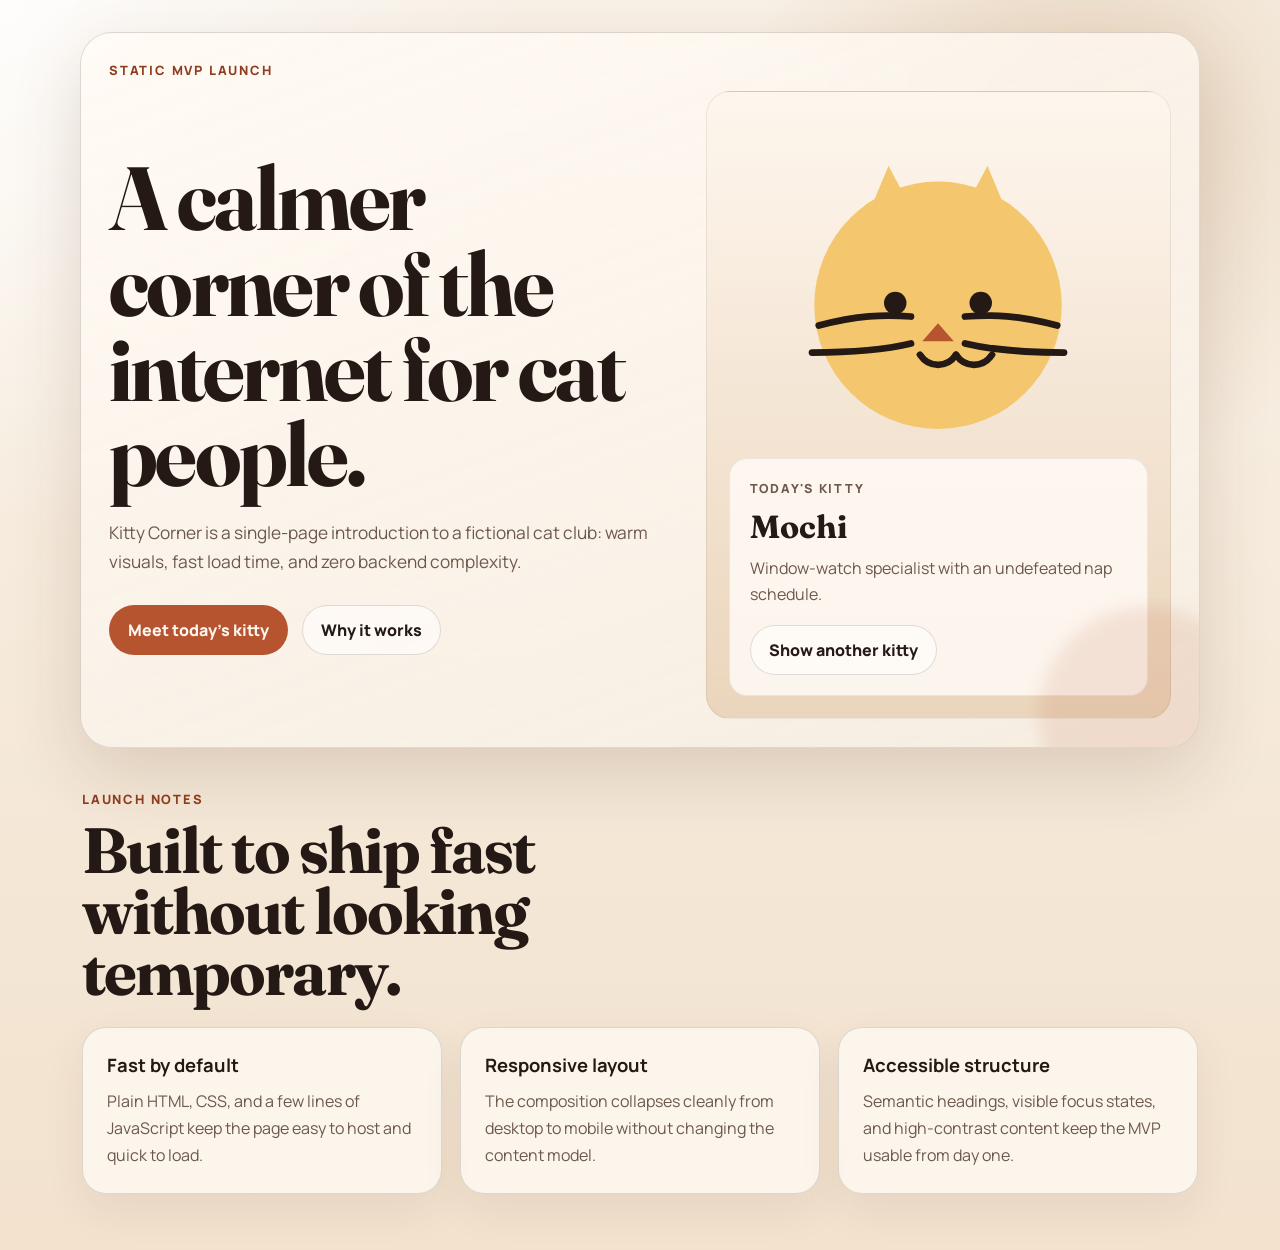
==== index.html @ 955db2b2 "Initial GitHub Pages deployment setup Co-Authored-By: Paperclip <noreply@paperclip.ing>" ====
<!DOCTYPE html>
<html lang="en">
  <head>
    <meta charset="UTF-8" />
    <meta name="viewport" content="width=device-width, initial-scale=1.0" />
    <title>Kitty Corner</title>
    <meta
      name="description"
      content="A fast, static kitty landing page built for the MVP launch."
    />
    <link rel="preconnect" href="https://fonts.googleapis.com" />
    <link rel="preconnect" href="https://fonts.gstatic.com" crossorigin />
    <link
      href="https://fonts.googleapis.com/css2?family=Fraunces:wght@500;700&family=Manrope:wght@400;500;700;800&display=swap"
      rel="stylesheet"
    />
    <link rel="stylesheet" href="./styles.css" />
  </head>
  <body>
    <div class="page-shell">
      <header class="hero">
        <p class="eyebrow">Static MVP launch</p>
        <div class="hero-grid">
          <section class="hero-copy" aria-labelledby="hero-title">
            <h1 id="hero-title">A calmer corner of the internet for cat people.</h1>
            <p class="hero-text">
              Kitty Corner is a single-page introduction to a fictional cat club:
              warm visuals, fast load time, and zero backend complexity.
            </p>
            <div class="hero-actions">
              <a class="button button-primary" href="#today-card">Meet today's kitty</a>
              <a class="button button-secondary" href="#highlights">Why it works</a>
            </div>
          </section>

          <aside class="hero-art" aria-label="Cat illustration and daily spotlight">
            <div class="art-card">
              <svg
                class="cat-illustration"
                viewBox="0 0 320 320"
                role="img"
                aria-labelledby="cat-title"
              >
                <title id="cat-title">Stylized cat face illustration</title>
                <circle cx="160" cy="170" r="110" class="cat-face" />
                <path class="cat-ear" d="M86 118 116 46 152 114Z" />
                <path class="cat-ear" d="M234 118 204 46 168 114Z" />
                <circle cx="122" cy="168" r="10" class="cat-eye" />
                <circle cx="198" cy="168" r="10" class="cat-eye" />
                <path class="cat-nose" d="M160 186 146 202h28Z" />
                <path class="cat-mouth" d="M144 214c8 12 24 12 32 0" />
                <path class="cat-mouth" d="M176 214c8 12 24 12 32 0" />
                <path class="cat-whisker" d="M54 188c34-9 58-10 82-8" />
                <path class="cat-whisker" d="M48 212c38 0 63-2 88-8" />
                <path class="cat-whisker" d="M266 188c-34-9-58-10-82-8" />
                <path class="cat-whisker" d="M272 212c-38 0-63-2-88-8" />
              </svg>
              <div class="spotlight" id="today-card">
                <p class="spotlight-label">Today's kitty</p>
                <h2 id="kitty-name">Mochi</h2>
                <p id="kitty-trait">
                  Window-watch specialist with an undefeated nap schedule.
                </p>
                <button class="button button-ghost" id="rotate-kitty" type="button">
                  Show another kitty
                </button>
              </div>
            </div>
          </aside>
        </div>
      </header>

      <main>
        <section class="highlights" id="highlights" aria-labelledby="highlights-title">
          <div class="section-heading">
            <p class="eyebrow">Launch notes</p>
            <h2 id="highlights-title">Built to ship fast without looking temporary.</h2>
          </div>
          <div class="cards">
            <article class="info-card">
              <h3>Fast by default</h3>
              <p>
                Plain HTML, CSS, and a few lines of JavaScript keep the page easy
                to host and quick to load.
              </p>
            </article>
            <article class="info-card">
              <h3>Responsive layout</h3>
              <p>
                The composition collapses cleanly from desktop to mobile without
                changing the content model.
              </p>
            </article>
            <article class="info-card">
              <h3>Accessible structure</h3>
              <p>
                Semantic headings, visible focus states, and high-contrast content
                keep the MVP usable from day one.
              </p>
            </article>
          </div>
        </section>
      </main>
    </div>

    <script src="./script.js"></script>
  </body>
</html>
---- styles.css ----
:root {
  --bg: #f7efe4;
  --bg-accent: #e7d3bb;
  --surface: rgba(255, 250, 244, 0.76);
  --surface-strong: #fff8f0;
  --ink: #241915;
  --muted: #6c584d;
  --line: rgba(36, 25, 21, 0.14);
  --primary: #b5542f;
  --primary-dark: #8f3d1d;
  --shadow: 0 24px 70px rgba(85, 46, 23, 0.16);
  --radius-xl: 32px;
  --radius-lg: 24px;
  --radius-md: 18px;
}

*,
*::before,
*::after {
  box-sizing: border-box;
}

html {
  scroll-behavior: smooth;
}

body {
  margin: 0;
  min-height: 100vh;
  font-family: "Manrope", sans-serif;
  color: var(--ink);
  background:
    radial-gradient(circle at top left, rgba(255, 255, 255, 0.85), transparent 30%),
    radial-gradient(circle at 85% 10%, rgba(231, 211, 187, 0.9), transparent 22%),
    linear-gradient(180deg, #f9f2e8 0%, #f2e2ce 100%);
}

a {
  color: inherit;
}

button {
  font: inherit;
}

.page-shell {
  width: min(1120px, calc(100% - 32px));
  margin: 0 auto;
  padding: 32px 0 56px;
}

.hero {
  position: relative;
  overflow: hidden;
  padding: 28px;
  border: 1px solid var(--line);
  border-radius: var(--radius-xl);
  background: linear-gradient(160deg, rgba(255, 250, 244, 0.9), rgba(247, 239, 228, 0.76));
  box-shadow: var(--shadow);
  backdrop-filter: blur(14px);
}

.hero::after {
  content: "";
  position: absolute;
  inset: auto -60px -80px auto;
  width: 220px;
  height: 220px;
  border-radius: 50%;
  background: rgba(181, 84, 47, 0.12);
  filter: blur(8px);
}

.eyebrow {
  margin: 0 0 12px;
  font-size: 0.8rem;
  font-weight: 800;
  letter-spacing: 0.14em;
  text-transform: uppercase;
  color: var(--primary-dark);
}

.hero-grid {
  display: grid;
  grid-template-columns: 1.1fr 0.9fr;
  gap: 28px;
  align-items: center;
}

.hero-copy h1,
.section-heading h2 {
  margin: 0;
  font-family: "Fraunces", serif;
  line-height: 0.95;
  letter-spacing: -0.03em;
}

.hero-copy h1 {
  max-width: 9ch;
  font-size: clamp(3.2rem, 7vw, 6.2rem);
}

.hero-text {
  max-width: 34rem;
  margin: 22px 0 0;
  font-size: 1.08rem;
  line-height: 1.7;
  color: var(--muted);
}

.hero-actions {
  display: flex;
  flex-wrap: wrap;
  gap: 14px;
  margin-top: 28px;
}

.button {
  display: inline-flex;
  align-items: center;
  justify-content: center;
  min-height: 50px;
  padding: 0 18px;
  border-radius: 999px;
  border: 1px solid transparent;
  font-weight: 800;
  text-decoration: none;
  transition:
    transform 180ms ease,
    background-color 180ms ease,
    border-color 180ms ease,
    color 180ms ease;
  cursor: pointer;
}

.button:hover,
.button:focus-visible {
  transform: translateY(-1px);
}

.button:focus-visible {
  outline: 3px solid rgba(181, 84, 47, 0.28);
  outline-offset: 2px;
}

.button-primary {
  background: var(--primary);
  color: #fff7ef;
}

.button-primary:hover,
.button-primary:focus-visible {
  background: var(--primary-dark);
}

.button-secondary,
.button-ghost {
  border-color: var(--line);
  background: rgba(255, 255, 255, 0.52);
  color: var(--ink);
}

.button-secondary:hover,
.button-secondary:focus-visible,
.button-ghost:hover,
.button-ghost:focus-visible {
  background: #fff9f2;
}

.hero-art {
  position: relative;
}

.art-card {
  position: relative;
  padding: 22px;
  border-radius: var(--radius-lg);
  background:
    linear-gradient(180deg, rgba(255, 248, 240, 0.95), rgba(236, 214, 188, 0.72)),
    var(--bg-accent);
  border: 1px solid rgba(36, 25, 21, 0.08);
}

.cat-illustration {
  display: block;
  width: 100%;
  max-width: 360px;
  margin: 0 auto;
}

.cat-face,
.cat-ear {
  fill: #f4c76f;
}

.cat-eye {
  fill: #241915;
}

.cat-nose {
  fill: #b5542f;
}

.cat-mouth,
.cat-whisker {
  fill: none;
  stroke: #241915;
  stroke-linecap: round;
  stroke-linejoin: round;
  stroke-width: 6;
}

.spotlight {
  margin-top: -16px;
  padding: 20px;
  border-radius: var(--radius-md);
  background: rgba(255, 251, 246, 0.84);
  border: 1px solid rgba(36, 25, 21, 0.08);
}

.spotlight-label {
  margin: 0;
  font-size: 0.78rem;
  font-weight: 800;
  letter-spacing: 0.14em;
  text-transform: uppercase;
  color: var(--primary-dark);
}

.spotlight h2 {
  margin: 8px 0 10px;
  font-family: "Fraunces", serif;
  font-size: 2rem;
}

.spotlight p {
  margin: 0;
  line-height: 1.6;
  color: var(--muted);
}

.button-ghost {
  margin-top: 18px;
}

.highlights {
  margin-top: 28px;
  padding: 14px 2px 0;
}

.section-heading h2 {
  max-width: 12ch;
  font-size: clamp(2.4rem, 5vw, 4rem);
}

.cards {
  display: grid;
  grid-template-columns: repeat(3, minmax(0, 1fr));
  gap: 18px;
  margin-top: 24px;
}

.info-card {
  padding: 24px;
  border-radius: var(--radius-lg);
  border: 1px solid var(--line);
  background: rgba(255, 251, 246, 0.74);
  box-shadow: 0 16px 40px rgba(72, 45, 31, 0.08);
}

.info-card h3 {
  margin: 0 0 10px;
  font-size: 1.15rem;
}

.info-card p {
  margin: 0;
  line-height: 1.7;
  color: var(--muted);
}

@media (max-width: 900px) {
  .hero-grid,
  .cards {
    grid-template-columns: 1fr;
  }

  .hero-copy h1,
  .section-heading h2 {
    max-width: none;
  }
}

@media (max-width: 640px) {
  .page-shell {
    width: min(100% - 20px, 1120px);
    padding-top: 12px;
  }

  .hero {
    padding: 20px;
  }

  .hero-copy h1 {
    font-size: clamp(2.7rem, 15vw, 4rem);
  }

  .hero-text {
    font-size: 1rem;
  }

  .hero-actions {
    flex-direction: column;
  }

  .button {
    width: 100%;
  }

  .art-card,
  .spotlight,
  .info-card {
    padding: 18px;
  }
}
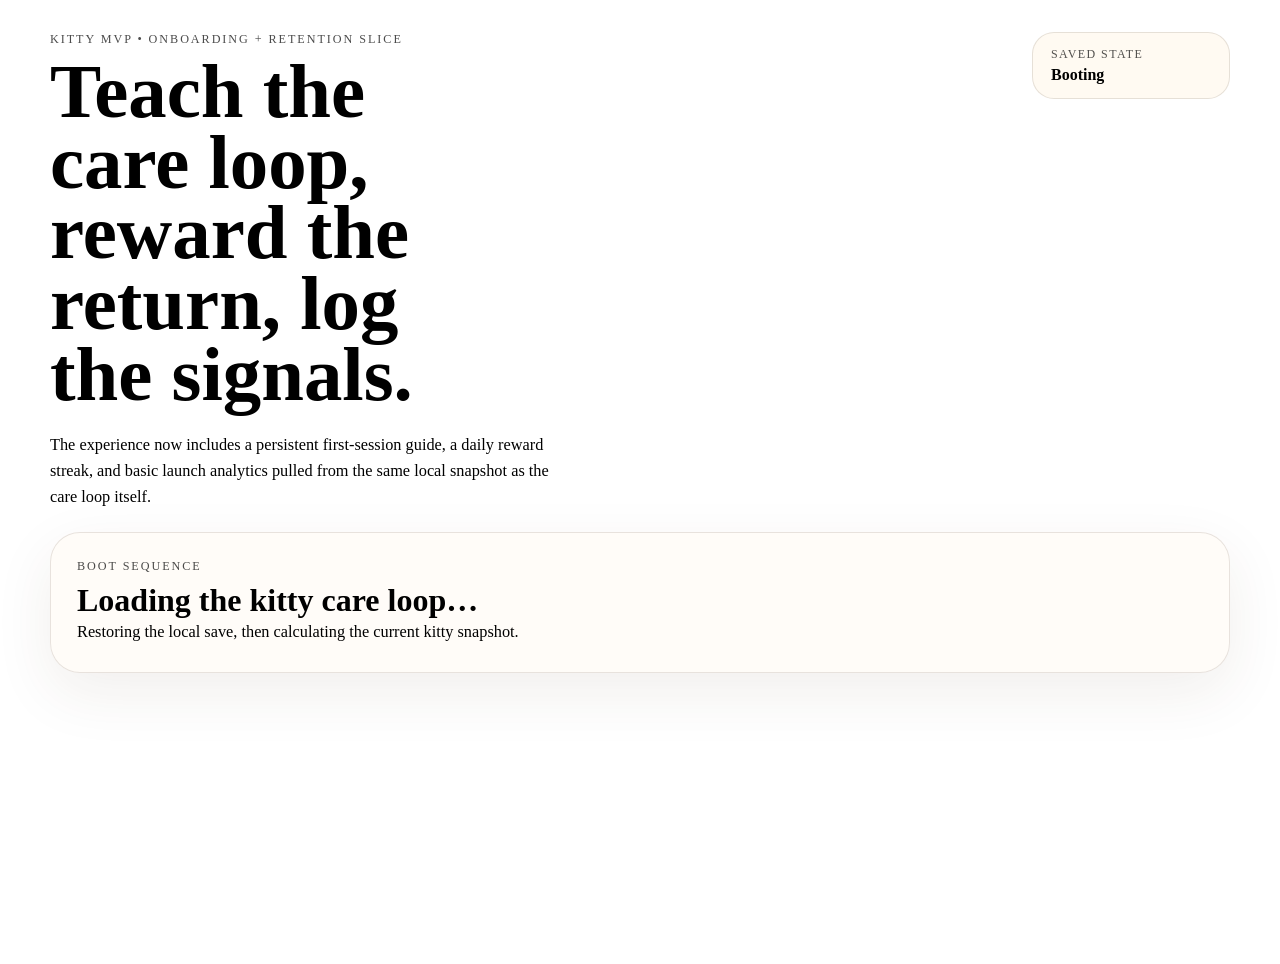
==== commit a8f46595: "Deploy static kitty MVP experience Co-Authored-By: Paperclip <noreply@paperclip.ing>" ====
--- a/index.html
+++ b/index.html
@@ -1,108 +1 @@
-<!DOCTYPE html>
-<html lang="en">
-  <head>
-    <meta charset="UTF-8" />
-    <meta name="viewport" content="width=device-width, initial-scale=1.0" />
-    <title>Kitty Corner</title>
-    <meta
-      name="description"
-      content="A fast, static kitty landing page built for the MVP launch."
-    />
-    <link rel="preconnect" href="https://fonts.googleapis.com" />
-    <link rel="preconnect" href="https://fonts.gstatic.com" crossorigin />
-    <link
-      href="https://fonts.googleapis.com/css2?family=Fraunces:wght@500;700&family=Manrope:wght@400;500;700;800&display=swap"
-      rel="stylesheet"
-    />
-    <link rel="stylesheet" href="./styles.css" />
-  </head>
-  <body>
-    <div class="page-shell">
-      <header class="hero">
-        <p class="eyebrow">Static MVP launch</p>
-        <div class="hero-grid">
-          <section class="hero-copy" aria-labelledby="hero-title">
-            <h1 id="hero-title">A calmer corner of the internet for cat people.</h1>
-            <p class="hero-text">
-              Kitty Corner is a single-page introduction to a fictional cat club:
-              warm visuals, fast load time, and zero backend complexity.
-            </p>
-            <div class="hero-actions">
-              <a class="button button-primary" href="#today-card">Meet today's kitty</a>
-              <a class="button button-secondary" href="#highlights">Why it works</a>
-            </div>
-          </section>
-
-          <aside class="hero-art" aria-label="Cat illustration and daily spotlight">
-            <div class="art-card">
-              <svg
-                class="cat-illustration"
-                viewBox="0 0 320 320"
-                role="img"
-                aria-labelledby="cat-title"
-              >
-                <title id="cat-title">Stylized cat face illustration</title>
-                <circle cx="160" cy="170" r="110" class="cat-face" />
-                <path class="cat-ear" d="M86 118 116 46 152 114Z" />
-                <path class="cat-ear" d="M234 118 204 46 168 114Z" />
-                <circle cx="122" cy="168" r="10" class="cat-eye" />
-                <circle cx="198" cy="168" r="10" class="cat-eye" />
-                <path class="cat-nose" d="M160 186 146 202h28Z" />
-                <path class="cat-mouth" d="M144 214c8 12 24 12 32 0" />
-                <path class="cat-mouth" d="M176 214c8 12 24 12 32 0" />
-                <path class="cat-whisker" d="M54 188c34-9 58-10 82-8" />
-                <path class="cat-whisker" d="M48 212c38 0 63-2 88-8" />
-                <path class="cat-whisker" d="M266 188c-34-9-58-10-82-8" />
-                <path class="cat-whisker" d="M272 212c-38 0-63-2-88-8" />
-              </svg>
-              <div class="spotlight" id="today-card">
-                <p class="spotlight-label">Today's kitty</p>
-                <h2 id="kitty-name">Mochi</h2>
-                <p id="kitty-trait">
-                  Window-watch specialist with an undefeated nap schedule.
-                </p>
-                <button class="button button-ghost" id="rotate-kitty" type="button">
-                  Show another kitty
-                </button>
-              </div>
-            </div>
-          </aside>
-        </div>
-      </header>
-
-      <main>
-        <section class="highlights" id="highlights" aria-labelledby="highlights-title">
-          <div class="section-heading">
-            <p class="eyebrow">Launch notes</p>
-            <h2 id="highlights-title">Built to ship fast without looking temporary.</h2>
-          </div>
-          <div class="cards">
-            <article class="info-card">
-              <h3>Fast by default</h3>
-              <p>
-                Plain HTML, CSS, and a few lines of JavaScript keep the page easy
-                to host and quick to load.
-              </p>
-            </article>
-            <article class="info-card">
-              <h3>Responsive layout</h3>
-              <p>
-                The composition collapses cleanly from desktop to mobile without
-                changing the content model.
-              </p>
-            </article>
-            <article class="info-card">
-              <h3>Accessible structure</h3>
-              <p>
-                Semantic headings, visible focus states, and high-contrast content
-                keep the MVP usable from day one.
-              </p>
-            </article>
-          </div>
-        </section>
-      </main>
-    </div>
-
-    <script src="./script.js"></script>
-  </body>
-</html>
+<!DOCTYPE html><!--c4jhxNNEboYBuZbfiDSoi--><html lang="en"><head><meta charSet="utf-8"/><meta name="viewport" content="width=device-width, initial-scale=1"/><link rel="stylesheet" href="/kitty-webpage-mvp/_next/static/css/633f21f1a08b33f4.css" data-precedence="next"/><link rel="preload" as="script" fetchPriority="low" href="/kitty-webpage-mvp/_next/static/chunks/webpack-e4baa5a623fce560.js"/><script src="/kitty-webpage-mvp/_next/static/chunks/4bd1b696-c023c6e3521b1417.js" async=""></script><script src="/kitty-webpage-mvp/_next/static/chunks/255-084c4fd5e47bcfb1.js" async=""></script><script src="/kitty-webpage-mvp/_next/static/chunks/main-app-08ced326270e8b6f.js" async=""></script><script src="/kitty-webpage-mvp/_next/static/chunks/app/page-fa1f4367fee1b4e5.js" async=""></script><title>Kitty MVP Foundation</title><meta name="description" content="Guest-first kitty MVP foundation and state engine."/><script src="/kitty-webpage-mvp/_next/static/chunks/polyfills-42372ed130431b0a.js" noModule=""></script></head><body><div hidden=""><!--$--><!--/$--></div><main style="min-height:100vh;padding:24px"><section style="width:min(1180px, 100%);margin:0 auto;display:grid;gap:22px"><div style="display:flex;justify-content:space-between;gap:16px;align-items:flex-start;flex-wrap:wrap"><div><p style="margin:0;text-transform:uppercase;letter-spacing:0.16em;font-size:0.76rem;opacity:0.7">Kitty MVP • onboarding + retention slice</p><h1 style="margin:10px 0 0;font-size:clamp(2.1rem, 6vw, 4.8rem);line-height:0.92;max-width:12ch">Teach the care loop, reward the return, log the signals.</h1></div><div style="border-radius:22px;padding:14px 18px;border:1px solid rgba(54, 32, 20, 0.12);background:rgba(255, 248, 238, 0.74);display:grid;gap:4px;min-width:160px"><span style="font-size:0.75rem;text-transform:uppercase;letter-spacing:0.12em;opacity:0.68">Saved state</span><strong>Booting</strong></div></div><p style="margin:0;max-width:62ch;line-height:1.6;font-size:1.02rem">The experience now includes a persistent first-session guide, a daily reward streak, and basic launch analytics pulled from the same local snapshot as the care loop itself.</p><section style="border-radius:30px;padding:26px;border:1px solid rgba(65, 43, 27, 0.12);background:rgba(255, 252, 247, 0.84);box-shadow:0 20px 60px rgba(82, 47, 23, 0.08)"><p style="margin:0;text-transform:uppercase;letter-spacing:0.16em;font-size:0.76rem;opacity:0.7">Boot sequence</p><h2 style="margin:8px 0 0;font-size:2rem">Loading the kitty care loop…</h2><p style="margin:0;max-width:62ch;line-height:1.6;font-size:1.02rem">Restoring the local save, then calculating the current kitty snapshot.</p></section></section></main><!--$--><!--/$--><script src="/kitty-webpage-mvp/_next/static/chunks/webpack-e4baa5a623fce560.js" id="_R_" async=""></script><script>(self.__next_f=self.__next_f||[]).push([0])</script><script>self.__next_f.push([1,"1:\"$Sreact.fragment\"\n2:I[9766,[],\"\"]\n3:I[8924,[],\"\"]\n4:I[7488,[\"974\",\"static/chunks/app/page-fa1f4367fee1b4e5.js\"],\"KittyDashboard\"]\n5:I[4431,[],\"OutletBoundary\"]\n7:I[5278,[],\"AsyncMetadataOutlet\"]\n9:I[4431,[],\"ViewportBoundary\"]\nb:I[4431,[],\"MetadataBoundary\"]\nc:\"$Sreact.suspense\"\ne:I[7150,[],\"\"]\n:HL[\"/kitty-webpage-mvp/_next/static/css/633f21f1a08b33f4.css\",\"style\"]\n"])</script><script>self.__next_f.push([1,"0:{\"P\":null,\"b\":\"c4jhxNNEboYBuZbfiDSoi\",\"p\":\"/kitty-webpage-mvp\",\"c\":[\"\",\"\"],\"i\":false,\"f\":[[[\"\",{\"children\":[\"__PAGE__\",{}]},\"$undefined\",\"$undefined\",true],[\"\",[\"$\",\"$1\",\"c\",{\"children\":[[[\"$\",\"link\",\"0\",{\"rel\":\"stylesheet\",\"href\":\"/kitty-webpage-mvp/_next/static/css/633f21f1a08b33f4.css\",\"precedence\":\"next\",\"crossOrigin\":\"$undefined\",\"nonce\":\"$undefined\"}]],[\"$\",\"html\",null,{\"lang\":\"en\",\"children\":[\"$\",\"body\",null,{\"children\":[\"$\",\"$L2\",null,{\"parallelRouterKey\":\"children\",\"error\":\"$undefined\",\"errorStyles\":\"$undefined\",\"errorScripts\":\"$undefined\",\"template\":[\"$\",\"$L3\",null,{}],\"templateStyles\":\"$undefined\",\"templateScripts\":\"$undefined\",\"notFound\":[[[\"$\",\"title\",null,{\"children\":\"404: This page could not be found.\"}],[\"$\",\"div\",null,{\"style\":{\"fontFamily\":\"system-ui,\\\"Segoe UI\\\",Roboto,Helvetica,Arial,sans-serif,\\\"Apple Color Emoji\\\",\\\"Segoe UI Emoji\\\"\",\"height\":\"100vh\",\"textAlign\":\"center\",\"display\":\"flex\",\"flexDirection\":\"column\",\"alignItems\":\"center\",\"justifyContent\":\"center\"},\"children\":[\"$\",\"div\",null,{\"children\":[[\"$\",\"style\",null,{\"dangerouslySetInnerHTML\":{\"__html\":\"body{color:#000;background:#fff;margin:0}.next-error-h1{border-right:1px solid rgba(0,0,0,.3)}@media (prefers-color-scheme:dark){body{color:#fff;background:#000}.next-error-h1{border-right:1px solid rgba(255,255,255,.3)}}\"}}],[\"$\",\"h1\",null,{\"className\":\"next-error-h1\",\"style\":{\"display\":\"inline-block\",\"margin\":\"0 20px 0 0\",\"padding\":\"0 23px 0 0\",\"fontSize\":24,\"fontWeight\":500,\"verticalAlign\":\"top\",\"lineHeight\":\"49px\"},\"children\":404}],[\"$\",\"div\",null,{\"style\":{\"display\":\"inline-block\"},\"children\":[\"$\",\"h2\",null,{\"style\":{\"fontSize\":14,\"fontWeight\":400,\"lineHeight\":\"49px\",\"margin\":0},\"children\":\"This page could not be found.\"}]}]]}]}]],[]],\"forbidden\":\"$undefined\",\"unauthorized\":\"$undefined\"}]}]}]]}],{\"children\":[\"__PAGE__\",[\"$\",\"$1\",\"c\",{\"children\":[[\"$\",\"$L4\",null,{}],null,[\"$\",\"$L5\",null,{\"children\":[\"$L6\",[\"$\",\"$L7\",null,{\"promise\":\"$@8\"}]]}]]}],{},null,false]},null,false],[\"$\",\"$1\",\"h\",{\"children\":[null,[[\"$\",\"$L9\",null,{\"children\":\"$La\"}],null],[\"$\",\"$Lb\",null,{\"children\":[\"$\",\"div\",null,{\"hidden\":true,\"children\":[\"$\",\"$c\",null,{\"fallback\":null,\"children\":\"$Ld\"}]}]}]]}],false]],\"m\":\"$undefined\",\"G\":[\"$e\",[]],\"s\":false,\"S\":true}\n"])</script><script>self.__next_f.push([1,"a:[[\"$\",\"meta\",\"0\",{\"charSet\":\"utf-8\"}],[\"$\",\"meta\",\"1\",{\"name\":\"viewport\",\"content\":\"width=device-width, initial-scale=1\"}]]\n6:null\n"])</script><script>self.__next_f.push([1,"8:{\"metadata\":[[\"$\",\"title\",\"0\",{\"children\":\"Kitty MVP Foundation\"}],[\"$\",\"meta\",\"1\",{\"name\":\"description\",\"content\":\"Guest-first kitty MVP foundation and state engine.\"}]],\"error\":null,\"digest\":\"$undefined\"}\n"])</script><script>self.__next_f.push([1,"d:\"$8:metadata\"\n"])</script></body></html>
